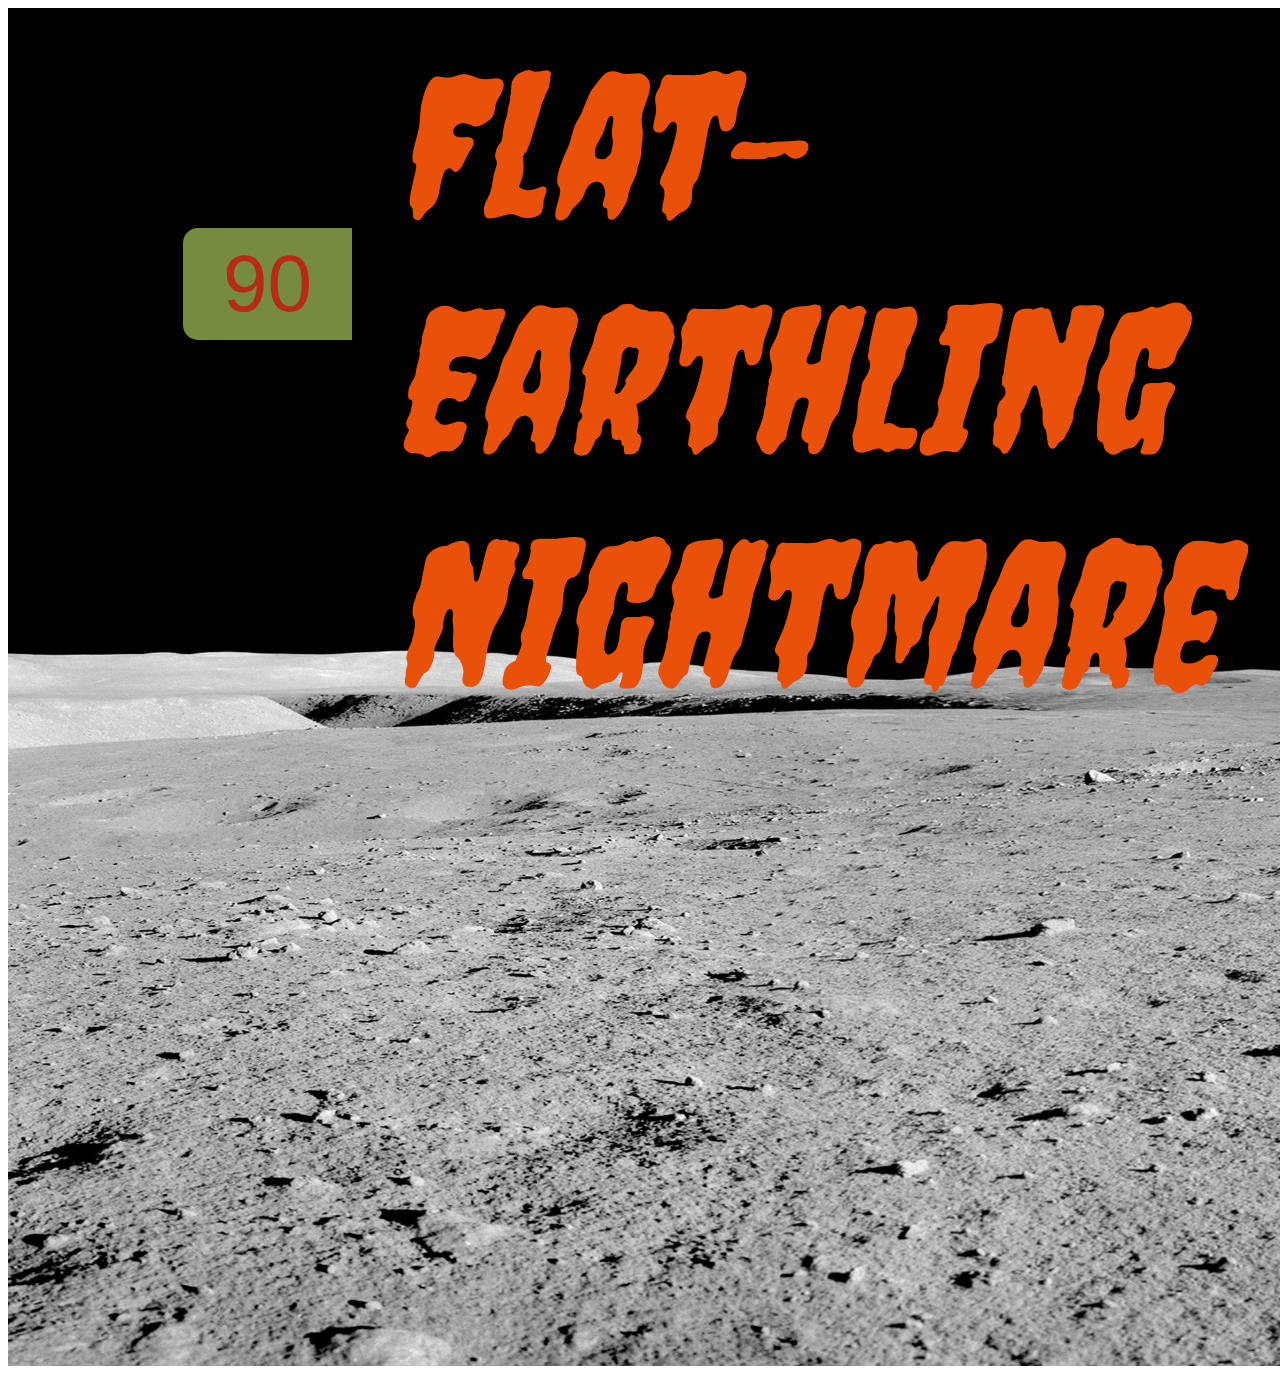
==== index.html @ 3bd6e3b9 "repo nuevo" ====
<!DOCTYPE html>
<html lang="en">
<head>
    <meta charset="UTF-8">
    <meta http-equiv="X-UA-Compatible" content="IE=edge">
    <meta name="viewport" content="width=device-width, initial-scale=1.0">
    <title>FlatEarthLing Nightmare</title>
    <link rel="stylesheet" href="./styles/styles.css">
</head>
<body>
    
    
    <div class ="game-board" id="gameBoard">
        <!-- <figure> -->
            <figcaption><p class="Title">Flat-EarthLing Nightmare</p></figcaption>
            <span id="time-counter">90</span>
            <figcaption id="score-counter">2500</figcaption>
            <figcaption class="score-counter">LIFE</figcaption>
            <button id="start-button">Start Game</button>
            <img class="back-image"src="./styles/resources/280531.jpg" alt="">

        <!-- </figure> -->
        
        <canvas id="canvas" width="2100" height="900"></canvas>
    </div>
    <script type="text/javascript" src="./JS/index.js"></script>
    
</body>
</html>
---- styles/styles.css ----
@font-face {
    font-family: "Nightmare";
    src: url("/styles/resources/Creepster-Regular.ttf");
}

.game-board{
    position: relative;
    height: 1358px;
    padding-bottom: 0;
    margin: 0;
}
.back-image{
    width: 2900px;
    height: 1358px;
    padding-bottom: 0;
    margin: 0;
}
canvas {
    background-size: 150%;
    background-position: 0 100%;
    padding: 0;
    margin: auto;
    margin-top: 215px;
    display: block;
    position: absolute;
    top: 0;
    bottom: 0;
    left: 0;
    right: 0;
    
}
#score-counter{
    position: absolute;
    top: 0;
    right: 50;
    background-color: rgb(117, 139, 64);
    color: white;
    font-family: 'Franklin Gothic Medium', 'Arial Narrow', Arial, sans-serif;
    font-size: 60px;
    margin-left: 2600px;
    margin-top: 220px;
    padding: 10px 10px 10px 40px;
    border-radius: 0 15px 15px 0
}
.score-counter{
    position: absolute;
    background-color: rgb(117, 139, 64);
    color: rgb(188, 207, 243);
    font-family:'Franklin Gothic Medium', 'Arial Narrow', Arial, sans-serif;
    font-style: normal;
    font-size: 60px;
    margin-left: 2465px;
    margin-top: 220px;
    padding: 10px 5px 10px 10px; 
}
#time-counter{
    position: absolute;
    background-color: rgb(117, 139, 64);
    color: rgb(184, 41, 23);
    font-family:'Franklin Gothic Medium', 'Arial Narrow', Arial, sans-serif;
    font-style: normal;
    font-size: 80px;
    margin-left: 175px;
    margin-top: 220px;
    padding: 10px 40px 10px 40px;
    border-radius:  15px 0 0 15px 

}
#start-button{
    background-color: rgb(94, 163, 54);
    position: absolute;
    margin-left: 2100px;
    margin-top: 1125px;
    padding: 25px 15px;
    font-size: 65px;
    color: rgb(113, 46, 139);
    border-radius: 15px;
    border-style: double;
    border: solid 5px sienna;
    box-shadow: -12px -12px 25px #848688 inset;
    
}
.Title{
    position: absolute;  
    font-family: Nightmare;
    color: rgb(233, 81, 11);
    font-size: 200px;
    font-style: oblique;
    margin-top: 20px;
    margin-left: 380px;
  
}
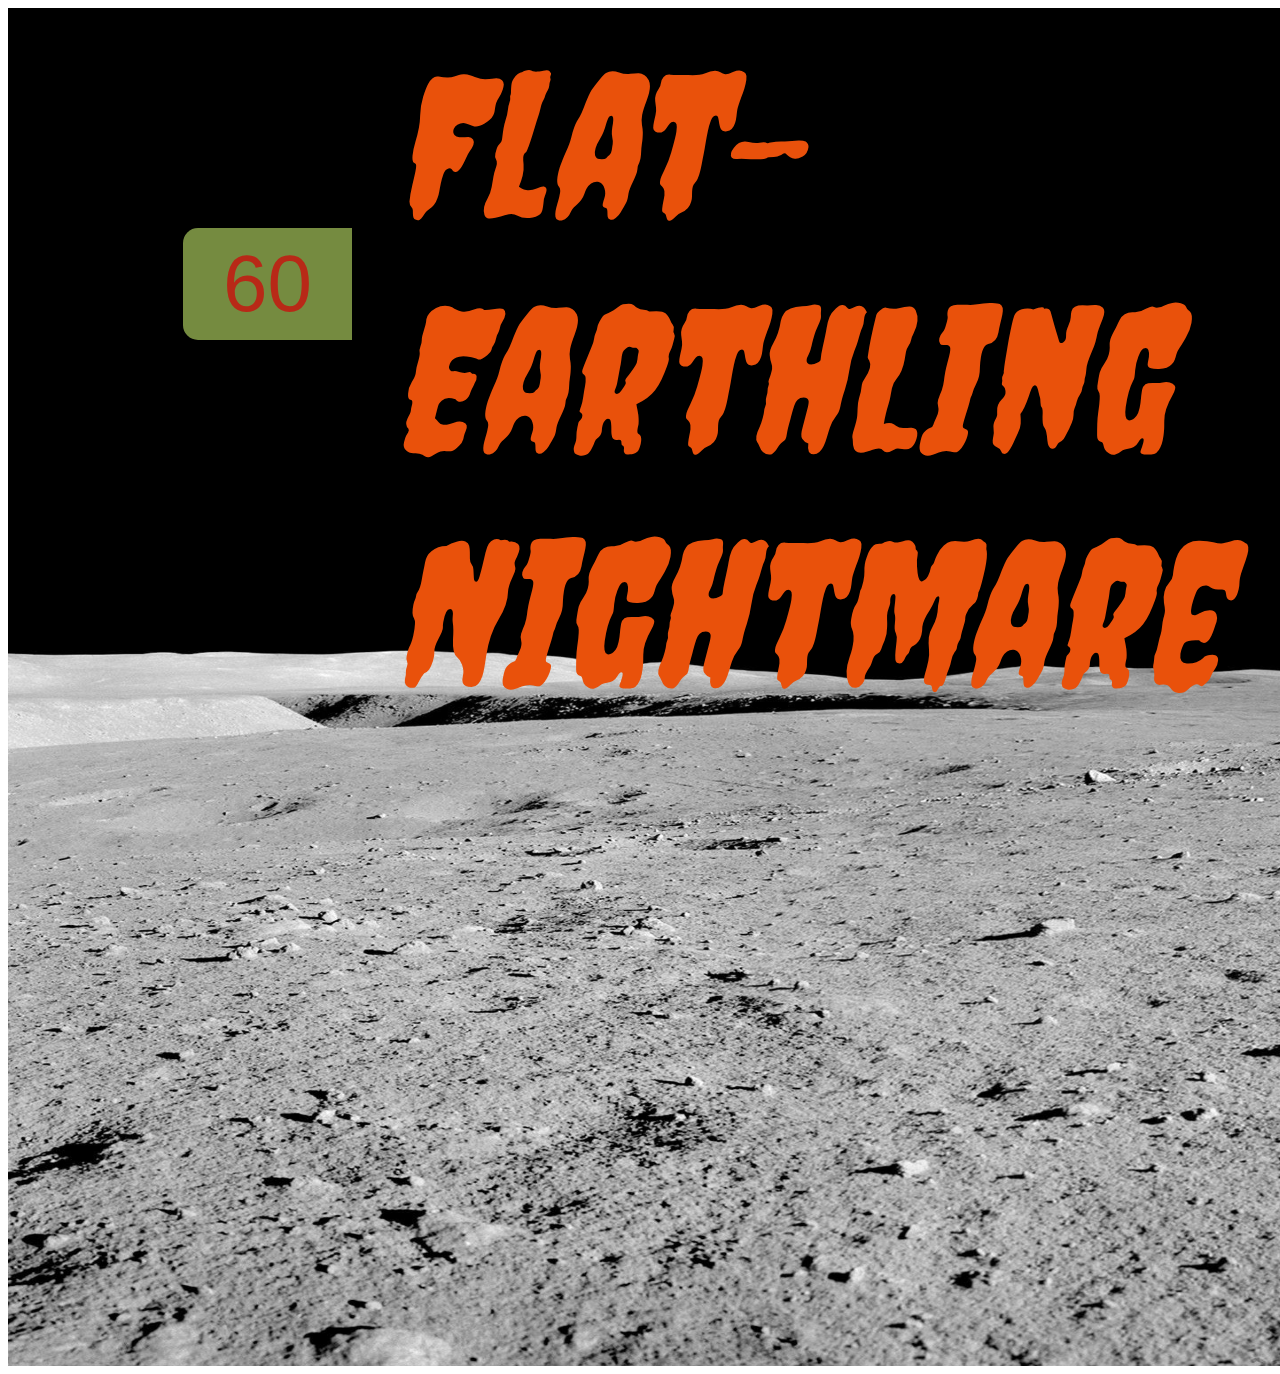
==== commit 1b4934ff: "final version" ====
--- a/index.html
+++ b/index.html
@@ -13,7 +13,7 @@
     <div class ="game-board" id="gameBoard">
         <!-- <figure> -->
             <figcaption><p class="Title">Flat-EarthLing Nightmare</p></figcaption>
-            <span id="time-counter">90</span>
+            <span id="time-counter">60</span>
             <figcaption id="score-counter">2500</figcaption>
             <figcaption class="score-counter">LIFE</figcaption>
             <button id="start-button">Start Game</button>
--- a/styles/styles.css
+++ b/styles/styles.css
@@ -1,6 +1,6 @@
 @font-face {
     font-family: "Nightmare";
-    src: url("/styles/resources/Creepster-Regular.ttf");
+    src: url("../styles/resources/Creepster-Regular.ttf");
 }
 
 .game-board{
